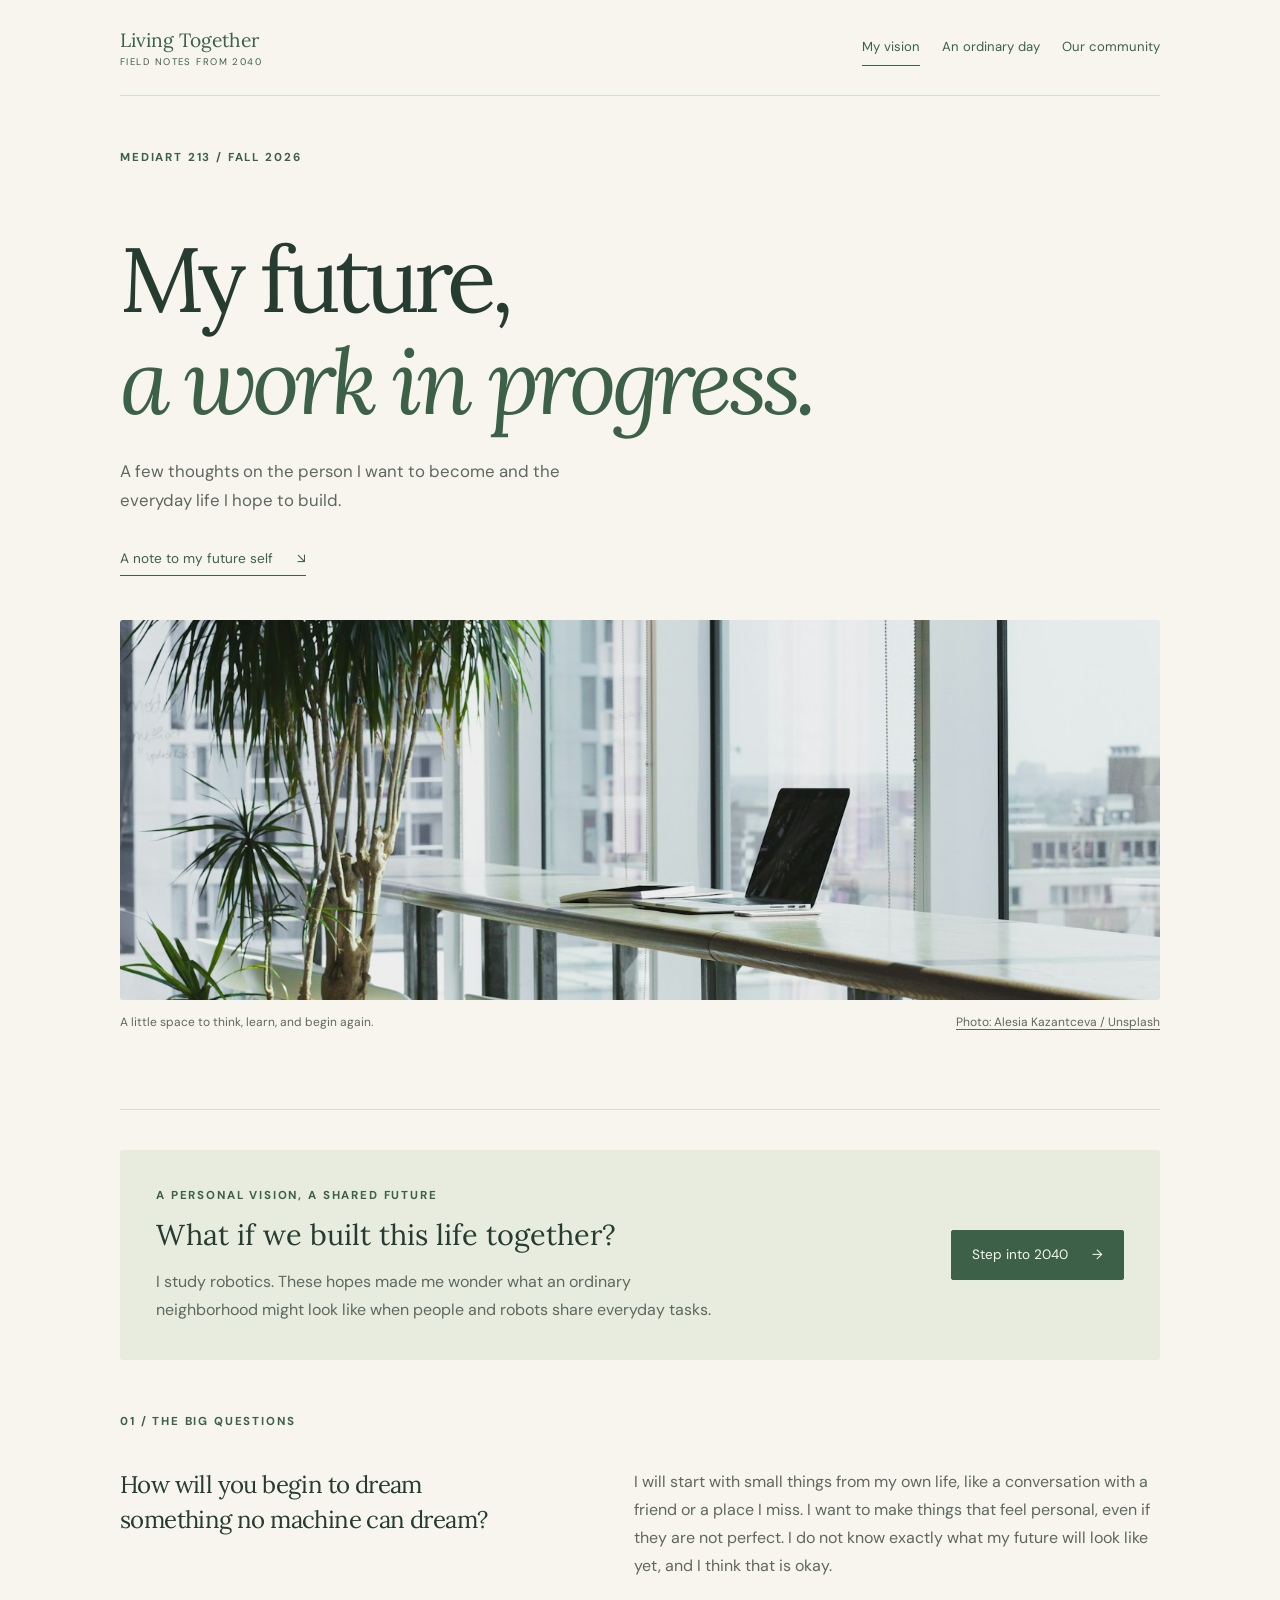
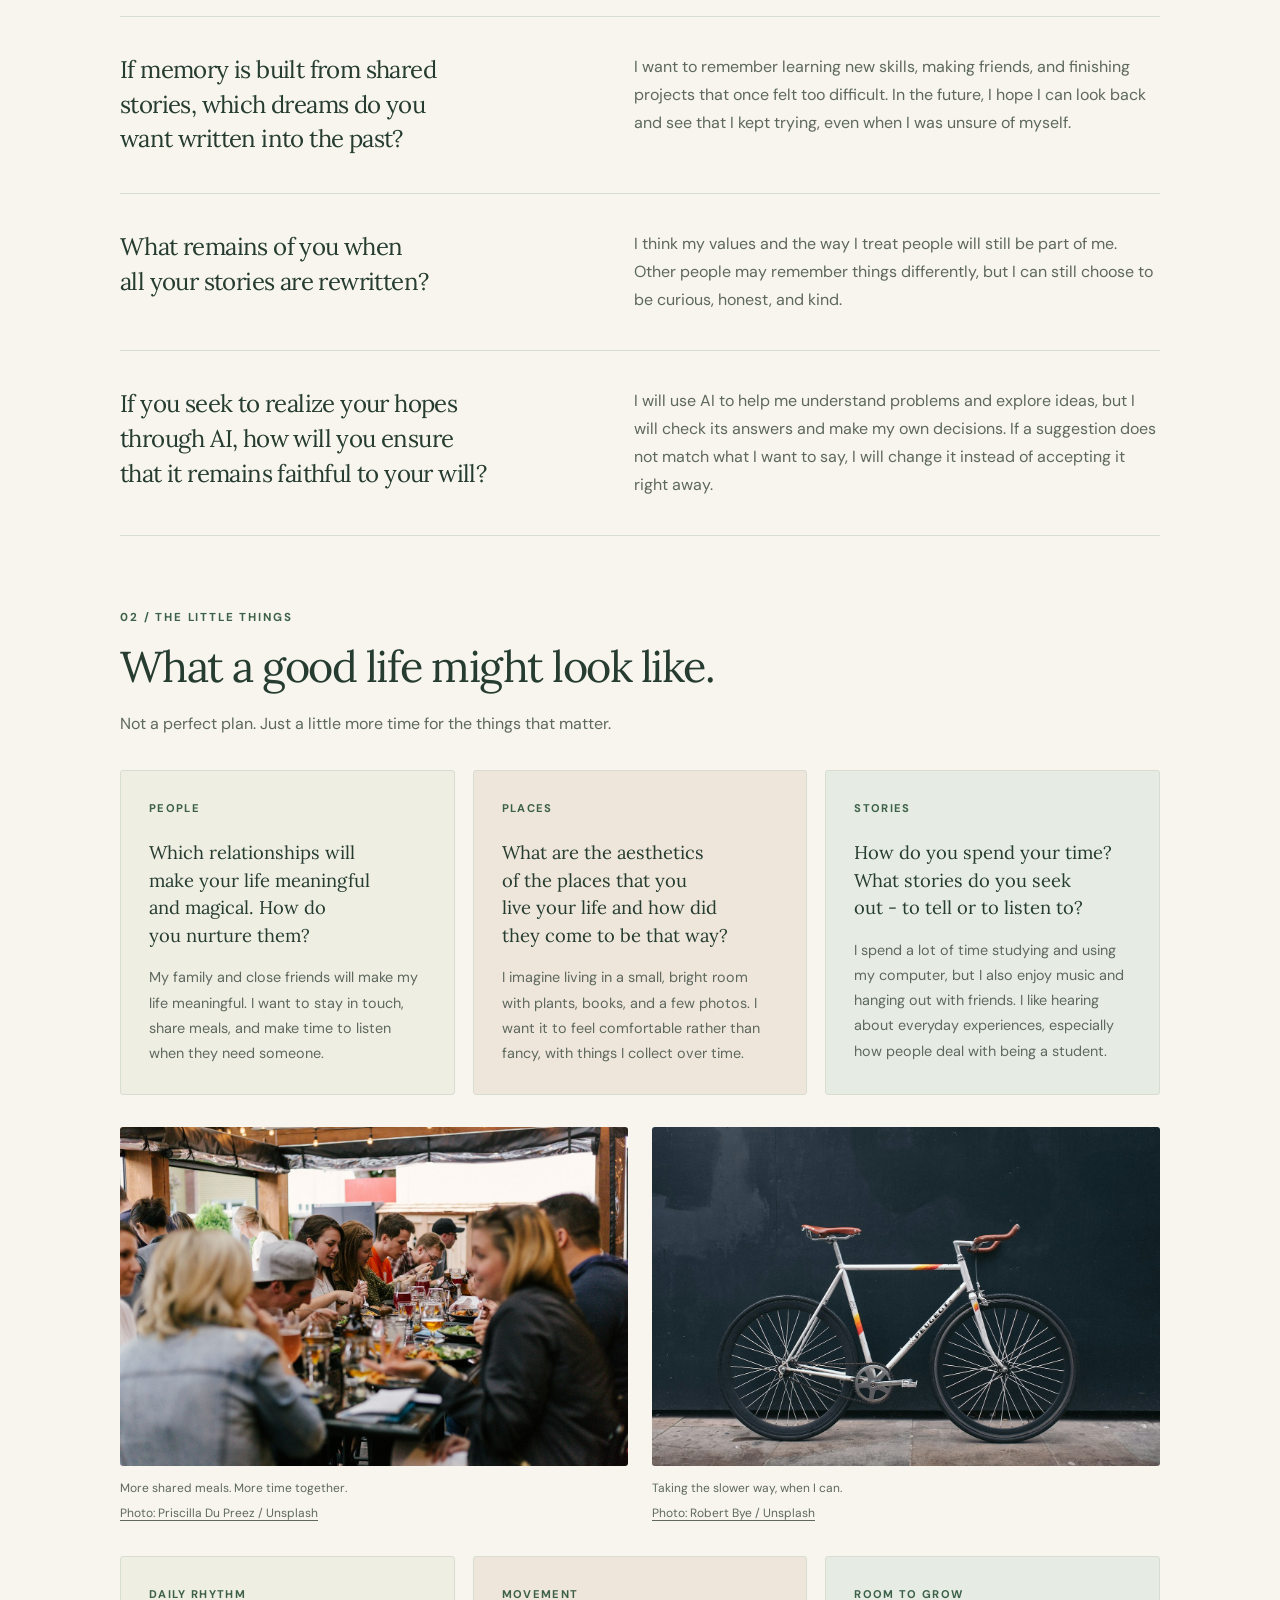
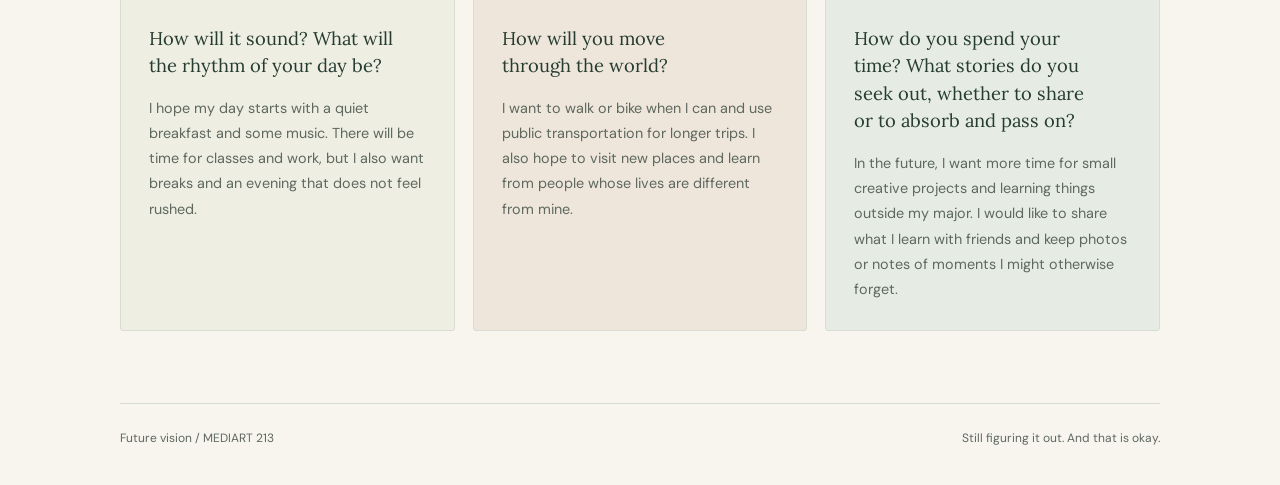
==== index.html @ de5f5159 "Complete Week 2 & 3 A2 Future Telling: Living Together" ====
<!DOCTYPE html>
<html lang="en-us">

<head>
    <meta charset="UTF-8">
    <meta name="viewport" content="width=device-width, initial-scale=1.0">
    <title>My Future Vision — A Work in Progress</title>
    <link rel="stylesheet" href="style.css">
    <link rel="stylesheet" href="future.css">

</head>

<body>
    <a class="skip-link" href="#main">Skip to content</a>
    <nav class="site-nav" aria-label="Main navigation">
        <a class="wordmark" href="index.html">Living Together<span>FIELD NOTES FROM 2040</span></a>
        <div class="nav-links">
            <a href="index.html" aria-current="page">My vision</a>
            <a href="day.html">An ordinary day</a>
            <a href="community.html">Our community</a>
        </div>
    </nav>
    <header class="page-header">
        <p class="eyebrow">MEDIART 213 / FALL 2026</p>
        <h1>My future,<br><em>a work in progress.</em></h1>
        <p class="intro">A few thoughts on the person I want to become and the everyday life I hope to build.</p>
        <a class="read-link" href="#reflections">A note to my future self <span aria-hidden="true">↘</span></a>
        <figure class="hero-photo">
            <img src="assets/images/desk.jpg" width="1400" height="933" alt="A laptop and notebook on a wooden desk beside tall windows and green plants." fetchpriority="high">
            <figcaption>
                <span>A little space to think, learn, and begin again.</span>
                <a href="https://unsplash.com/photos/VWcPlbHglYc">Photo: Alesia Kazantceva / Unsplash</a>
            </figcaption>
        </figure>
    </header>
    <main id="main">
        <aside class="doorway" aria-labelledby="doorway-heading">
            <div>
                <p class="eyebrow">A PERSONAL VISION, A SHARED FUTURE</p>
                <h2 id="doorway-heading">What if we built this life together?</h2>
                <p>I study robotics. These hopes made me wonder what an ordinary neighborhood might look like when people and robots share everyday tasks.</p>
            </div>
            <a class="button-link" href="day.html">Step into 2040 <span aria-hidden="true">→</span></a>
        </aside>
        <section class="reflections" id="reflections" aria-labelledby="reflection-heading">
            <p class="eyebrow" id="reflection-heading">01 / THE BIG QUESTIONS</p>
            <article>
            <h2>
                How will you begin to dream something no machine can dream?
            </h2>
            
            <p>
                 I will start with small things from my own life, like a conversation with a friend or a place I miss. I want to make things that feel personal, even if they are not perfect. I do not know exactly what my future will look like yet, and I think that is okay.
            </p>
            </article>
            <article>
            <h2>
                If memory is built from shared stories, which dreams do you want written into the past? 
            </h2>

            <p>
                 I want to remember learning new skills, making friends, and finishing projects that once felt too difficult. In the future, I hope I can look back and see that I kept trying, even when I was unsure of myself.
            </p>
            </article>
            <article>
            <h2>What remains of you when all your stories are rewritten?</h2>
        
            <p>
                 I think my values and the way I treat people will still be part of me. Other people may remember things differently, but I can still choose to be curious, honest, and kind.
            </p>
            </article>
            <article>
            <h2>
                If you seek to realize your hopes through AI, how will you ensure that it remains faithful to your will?
            </h2>
       
            <p>
                 I will use AI to help me understand problems and explore ideas, but I will check its answers and make my own decisions. If a suggestion does not match what I want to say, I will change it instead of accepting it right away.
            </p>
            </article>
        </section>

        <section class="everyday" aria-labelledby="everyday-heading">
            <p class="eyebrow">02 / THE LITTLE THINGS</p>
            <h2 id="everyday-heading">What a good life might look like.</h2>
            <p class="section-intro">Not a perfect plan. Just a little more time for the things that matter.</p>
            <ul class="notes">
                <li>
                    <span class="note-label">People</span>
                    <h3>Which relationships will make your life meaningful and magical. How do you nurture them?</h3>
                    <p>My family and close friends will make my life meaningful. I want to stay in touch, share meals, and make time to listen when they need someone.</p>
                </li>
                <li>
                    <span class="note-label">Places</span>
                    <h3>What are the aesthetics of the places that you live your life and how did they come to be that way?</h3>
                    <p>I imagine living in a small, bright room with plants, books, and a few photos. I want it to feel comfortable rather than fancy, with things I collect over time.</p>
                </li>
                <li>
                    <span class="note-label">Stories</span>
                    <h3>How do you spend your time? What stories do you seek out - to tell or to listen to?</h3>
                    <p>I spend a lot of time studying and using my computer, but I also enjoy music and hanging out with friends. I like hearing about everyday experiences, especially how people deal with being a student.</p>
                </li>
            </ul>

            <div class="photo-pair">
                <figure>
                    <img src="assets/images/friends.jpg" width="1400" height="933" alt="People sharing a meal and talking around a long table." loading="lazy" decoding="async">
                    <figcaption>
                        <span>More shared meals. More time together.</span>
                        <a href="https://unsplash.com/photos/W3SEyZODn8U">Photo: Priscilla Du Preez / Unsplash</a>
                    </figcaption>
                </figure>
                <figure>
                    <img src="assets/images/cycling.jpg" width="1400" height="933" alt="A silver bicycle with brown handlebars leaning against a dark wall." loading="lazy" decoding="async">
                    <figcaption>
                        <span>Taking the slower way, when I can.</span>
                        <a href="https://unsplash.com/photos/tG36rvCeqng">Photo: Robert Bye / Unsplash</a>
                    </figcaption>
                </figure>
            </div>

            <ul class="notes">
                <li>
                    <span class="note-label">Daily rhythm</span>
                    <h3>How will it sound? What will the rhythm of your day be?</h3>
                    <p>I hope my day starts with a quiet breakfast and some music. There will be time for classes and work, but I also want breaks and an evening that does not feel rushed.</p>
                </li>
                <li>
                    <span class="note-label">Movement</span>
                    <h3>How will you move through the world?</h3>
                    <p>I want to walk or bike when I can and use public transportation for longer trips. I also hope to visit new places and learn from people whose lives are different from mine.</p>
                </li>
                <li>
                    <span class="note-label">Room to grow</span>
                    <h3>How do you spend your time? What stories do you seek out, whether to share or to absorb and pass on?</h3>
                    <p>In the future, I want more time for small creative projects and learning things outside my major. I would like to share what I learn with friends and keep photos or notes of moments I might otherwise forget.</p>
                </li>
            </ul>
        </section>
    </main>    

    <footer>
        
        <span>Future vision / MEDIART 213</span>
        <span>Still figuring it out. And that is okay.</span>
        
    </footer>
</body>

</html>
---- style.css ----
@import url('https://fonts.googleapis.com/css2?family=DM+Sans:wght@400;500;600;700&family=Lora:ital,wght@0,400;0,500;1,400&display=swap');

:root {
    color-scheme: light;
    --paper: #f7f5ed;
    --ink: #263c31;
    --muted: #5e685f;
    --line: #d8ddd1;
    --green: #3c6048;
}

* {
    box-sizing: border-box;
    margin: 0;
}

html {
    scroll-behavior: smooth;
}

body {
    background: var(--paper);
    color: var(--ink);
    font-family: 'DM Sans', Arial, sans-serif;
    font-size: 16px;
    line-height: 1.75;
}

.page-header,
main,
footer {
    width: min(1040px, calc(100% - 64px));
    margin-inline: auto;
}

.page-header {
    position: relative;
    padding: 52px 0 76px;
    border-bottom: 1px solid var(--line);
}

.eyebrow {
    color: var(--green);
    font-size: 0.72rem;
    font-weight: 700;
    letter-spacing: 0.16em;
}

h1,
h2,
h3 {
    font-family: 'Lora', Georgia, serif;
    font-weight: 400;
    text-wrap: balance;
}

h1 {
    margin: 60px 0 24px;
    font-size: clamp(3rem, 7.5vw, 5.7rem);
    line-height: 1.12;
    letter-spacing: -0.055em;
}

h1 em {
    color: var(--green);
    font-weight: 400;
}

.intro {
    max-width: 470px;
    color: var(--muted);
    font-size: 1.05rem;
}

.read-link {
    display: inline-flex;
    align-items: center;
    gap: 24px;
    margin-top: 32px;
    padding-bottom: 4px;
    border-bottom: 1px solid var(--green);
    color: var(--green);
    font-size: 0.85rem;
    text-decoration: none;
}

.read-link:hover {
    color: var(--ink);
    border-color: var(--ink);
}

.read-link:focus-visible {
    outline: 2px solid var(--green);
    outline-offset: 6px;
}

img {
    display: block;
    width: 100%;
    height: auto;
}

.hero-photo {
    margin-top: 44px;
}

.hero-photo img {
    height: clamp(240px, 35vw, 380px);
    object-fit: cover;
    object-position: center 60%;
    border-radius: 3px;
}

figcaption {
    display: flex;
    justify-content: space-between;
    flex-wrap: wrap;
    gap: 4px 16px;
    padding-top: 12px;
    color: var(--muted);
    font-size: 0.75rem;
}

figcaption a {
    color: inherit;
    text-underline-offset: 3px;
}

figcaption a:hover {
    color: var(--ink);
}

.photo-pair {
    display: grid;
    grid-template-columns: repeat(2, minmax(0, 1fr));
    gap: 24px;
    margin: 32px 0;
}

.photo-pair img {
    aspect-ratio: 3 / 2;
    object-fit: cover;
    border-radius: 3px;
}

.photo-pair figcaption {
    flex-direction: column;
}

.reflections {
    padding-top: 52px;
    scroll-margin-top: 24px;
}

.reflections article {
    display: grid;
    grid-template-columns: 1fr 1.15fr;
    gap: 56px;
    padding: 36px 0;
    border-bottom: 1px solid var(--line);
}

.reflections h2 {
    font-size: 1.5rem;
    line-height: 1.45;
    letter-spacing: -0.025em;
}

.reflections article p,
.notes p,
.section-intro {
    color: var(--muted);
}

.everyday {
    padding: 72px 0;
}

.everyday > h2 {
    margin-top: 12px;
    font-size: clamp(1.9rem, 4vw, 2.7rem);
    line-height: 1.25;
    letter-spacing: -0.035em;
}

.section-intro {
    margin: 16px 0 32px;
}

.notes {
    display: grid;
    grid-template-columns: repeat(3, minmax(0, 1fr));
    gap: 18px;
    padding: 0;
    list-style: none;
}

.notes + .notes {
    margin-top: 18px;
}

.notes li {
    padding: 28px;
    border: 1px solid var(--line);
    border-radius: 3px;
    background: #eeeee2;
}

.notes li:nth-child(2) {
    background: #eee6da;
}

.notes li:nth-child(3) {
    background: #e6ece3;
}

.note-label {
    display: block;
    margin-bottom: 20px;
    color: var(--green);
    font-size: 0.7rem;
    font-weight: 700;
    letter-spacing: 0.12em;
    text-transform: uppercase;
}

.notes h3 {
    margin-bottom: 16px;
    font-size: 1.15rem;
    line-height: 1.5;
}

.notes p {
    font-size: 0.9rem;
}

footer {
    display: flex;
    justify-content: space-between;
    gap: 16px;
    padding: 24px 0 36px;
    border-top: 1px solid var(--line);
    color: var(--muted);
    font-size: 0.75rem;
}

::selection {
    background: #d7e1c7;
    color: var(--ink);
}

@media (max-width: 760px) {
    .page-header,
    main,
    footer {
        width: calc(100% - 40px);
    }

    .page-header {
        padding: 28px 0 48px;
    }

    h1 {
        margin-top: 44px;
    }

    .reflections article {
        grid-template-columns: 1fr;
        gap: 16px;
        padding: 28px 0;
    }

    .notes {
        grid-template-columns: 1fr;
    }

    .photo-pair {
        grid-template-columns: 1fr;
    }

    .everyday {
        padding: 48px 0;
    }

    footer {
        flex-direction: column;
        gap: 4px;
    }
}

@media (prefers-reduced-motion: reduce) {
    html {
        scroll-behavior: auto;
    }
}
---- future.css ----
/* Week 2 & 3: shared navigation and Flexbox-based future scenes. */
.site-nav {
    width: min(1040px, calc(100% - 64px));
    margin-inline: auto;
    padding: 26px 0;
    display: flex;
    align-items: center;
    justify-content: space-between;
    flex-wrap: wrap;
    gap: 20px;
    border-bottom: 1px solid var(--line);
}

a { color: var(--green); }
a:focus-visible, summary:focus-visible {
    outline: 2px solid var(--green);
    outline-offset: 5px;
}
button:focus-visible {
    outline: 2px solid var(--green);
    outline-offset: 4px;
}

.skip-link {
    position: absolute;
    top: -100px;
    left: 20px;
    z-index: 10;
    padding: 12px 20px;
    background: var(--ink);
    color: var(--paper);
}
.skip-link:focus { top: 12px; }
.wordmark {
    font-family: 'Lora', Georgia, serif;
    font-size: 1.2rem;
    line-height: 1.5;
    text-decoration: none;
}
.wordmark span {
    display: block;
    font-family: 'DM Sans', Arial, sans-serif;
    font-size: 0.6rem;
    letter-spacing: 0.15em;
}
.nav-links { display: flex; flex-wrap: wrap; gap: 8px 22px; }
.nav-links a { font-size: 0.82rem; text-decoration: none; padding: 6px 0; }
.nav-links a:hover, .nav-links a[aria-current="page"] { box-shadow: 0 1px 0 var(--green); }
.doorway, .next-page {
    display: flex;
    align-items: center;
    justify-content: space-between;
    gap: 32px;
    padding: 36px;
    background: #e7ecdf;
    margin-top: 40px;
    border-radius: 3px;
}
.doorway h2, .next-page h2 { font-size: 1.8rem; line-height: 1.3; margin: 10px 0 14px; }
.doorway p:not(.eyebrow), .next-page p:not(.eyebrow) { color: var(--muted); max-width: 580px; }
.button-link {
    display: inline-flex;
    align-items: center;
    justify-content: space-between;
    gap: 24px;
    padding: 14px 20px;
    background: var(--green);
    border: 1px solid var(--green);
    color: var(--paper);
    font-size: 0.85rem;
    line-height: 1.5;
    text-decoration: none;
    flex-shrink: 0;
    border-radius: 2px;
}
.button-link:hover { background: var(--ink); }
.future-header { padding-top: 44px; padding-bottom: 0; }
.future-header h1 { font-size: clamp(2.8rem, 6.5vw, 5rem); margin-top: 32px; }
.header-bottom { display: flex; justify-content: space-between; align-items: flex-end; gap: 32px; }
.header-bottom .intro { max-width: 610px; }
.margin-note { color: var(--muted); font-size: 0.78rem; border-left: 2px solid #b6c4a4; padding-left: 16px; }
.scene-figure { margin-top: 36px; }
.scene-figure img { border-radius: 3px; background: #e8ecdf; }
.community-sketch { width: 100%; aspect-ratio: 50 / 27; overflow: hidden; border-radius: 3px; }
.community-sketch canvas { display: block; max-width: 100%; }
.sketch-controls { display: flex; flex-wrap: wrap; align-items: center; gap: 12px 20px; margin-top: 20px; }
.destination-controls { display: flex; flex-wrap: wrap; gap: 8px; }
.sketch-controls button {
    font: inherit;
    font-size: 0.78rem;
    color: var(--green);
    background: transparent;
    border: 1px solid #a5b28e;
    border-radius: 3px;
    padding: 10px 14px;
    cursor: pointer;
}
.sketch-controls button:hover { background: #e7ecdf; }
.sketch-controls button[aria-pressed="true"] { background: var(--green); color: var(--paper); }
.sketch-status, .sketch-help { width: 100%; font-size: 0.8rem; }
.sketch-help { color: var(--muted); font-size: 0.75rem; }
/* Keep the illustration when scripts are unavailable. */
[hidden] { display: none !important; }
.time-nav { display: flex; flex-wrap: wrap; gap: 12px 32px; padding: 24px 0; }
.time-nav a { font-size: 0.8rem; text-decoration: none; text-underline-offset: 5px; }
.time-nav a:hover { text-decoration: underline; }
.day-scene {
    display: flex;
    flex-wrap: wrap;
    align-items: center;
    gap: 28px 40px;
    padding: 56px 0;
    border-bottom: 1px solid var(--line);
    scroll-margin-top: 24px;
}
.scene-time { flex: 0 0 100%; display: flex; align-items: center; gap: 20px; }
.scene-time > span { font-family: 'Lora', Georgia, serif; color: #60734e; font-size: 2.8rem; line-height: 1; }
.scene-time p { font-size: 0.7rem; font-weight: 600; letter-spacing: 0.1em; }
.story-image { flex: 1.4 1 420px; min-width: 0; }
.story-image img { aspect-ratio: 3 / 2; object-fit: cover; border-radius: 3px; }
.story-image figcaption { line-height: 1.7; max-width: 540px; }
.scene-copy { flex: 1 1 300px; min-width: 0; }
.scene-copy h2, .future-section h2, .reflection-panel h2 { font-size: clamp(1.8rem, 3.5vw, 2.5rem); line-height: 1.3; letter-spacing: -0.03em; margin-bottom: 20px; }
.scene-copy > p + p { margin-top: 16px; }
.scene-copy > p, .place-list p, .notice > p:not(.notice-tag), .open-questions p, .reflection-panel > p:not(.eyebrow) { color: var(--muted); }
.shared-task { display: flex; flex-wrap: wrap; gap: 8px 18px; border-left: 2px solid #97a77d; margin: 24px 0; padding: 4px 0 4px 16px; font-size: 0.77rem; }
details { border-top: 1px solid var(--line); }
summary { padding: 16px 0; cursor: pointer; font-weight: 500; font-size: 0.9rem; }
details[open] { padding-bottom: 18px; }
details p { font-size: 0.9rem; color: var(--muted); }
.text-link { display: inline-block; font-size: 0.84rem; text-underline-offset: 4px; margin-top: 16px; }
.future-section { padding: 56px 0; border-bottom: 1px solid var(--line); scroll-margin-top: 24px; }
.future-section > .eyebrow, .section-heading .eyebrow, .reflection-panel .eyebrow { margin-bottom: 14px; }
.place-list { display: flex; flex-wrap: wrap; gap: 28px; margin-top: 32px; }
.place-list article { flex: 1 1 240px; border-top: 2px solid #a5b28e; padding-top: 20px; }
.place-picture { display: block; margin-bottom: 20px; }
.place-picture img { aspect-ratio: 3 / 2; object-fit: cover; border-radius: 3px; transition: filter 160ms; }
.place-picture:hover img { filter: brightness(1.04); }
.connection-picture { margin: 28px 0 32px; }
.connection-picture img { border-radius: 3px; }
.connection-picture figcaption { justify-content: space-around; font-weight: 500; }
.place-number, .notice-tag { color: var(--green); font-size: 0.68rem; letter-spacing: 0.1em; font-weight: 700; }
.place-list h3, .notice h3 { font-size: 1.4rem; line-height: 1.4; margin: 14px 0; }
.place-list p { font-size: 0.93rem; }
.section-heading { display: flex; justify-content: space-between; align-items: center; flex-wrap: wrap; gap: 16px; }
.section-heading h2 { margin-bottom: 0; }
.board-stamp { font-size: 0.66rem; letter-spacing: 0.1em; padding: 8px 12px; border: 1px solid #a5b28e; border-radius: 2px; }
.board-section .section-intro { max-width: 700px; }
.notice-list { display: flex; flex-wrap: wrap; gap: 18px; align-items: flex-start; }
.notice { flex: 1 1 260px; padding: 26px; border: 1px solid var(--line); border-top: 4px solid #a0af87; background: #eeeee2; min-width: 0; }
.notice:nth-child(2) { background: #eee6da; border-top-color: #ba9375; }
.notice:nth-child(3) { background: #e6ece3; border-top-color: #7e9b85; }
.notice > p { font-size: 0.9rem; }
.notice .notice-meta { font-size: 0.72rem; margin: 22px 0 16px; }
.notice summary { font-size: 0.8rem; }
.board-footnote { margin-top: 24px; color: var(--muted); font-size: 0.8rem; }
.questions-layout { display: flex; gap: 56px; margin-top: 32px; }
.large-note { flex: 1; font-family: 'Lora', Georgia, serif; font-size: 1.6rem; line-height: 1.6; }
.large-note em { color: var(--green); }
.open-questions { flex: 1.2; min-width: 0; }
.reflection-panel { padding: 32px; margin-top: 48px; border: 1px solid var(--line); }
.reflection-panel > p { max-width: 720px; }
.assignment-reflection { margin-top: 24px; }
.assignment-reflection p { max-width: 760px; }
.assignment-reflection p + p { margin-top: 16px; }
.next-page { margin-bottom: 56px; }
.future-page footer a { text-underline-offset: 4px; }

@media (max-width: 760px) {
    .site-nav { width: calc(100% - 40px); padding: 20px 0; align-items: flex-start; }
    .nav-links { gap: 8px 18px; }
    .nav-links a { font-size: 0.78rem; }
    .doorway, .next-page { flex-direction: column; align-items: flex-start; padding: 26px; gap: 24px; }
    .header-bottom { flex-direction: column; align-items: flex-start; gap: 20px; }
    .future-header h1 { font-size: clamp(2.6rem, 9vw, 4rem); }
    .day-scene { flex-direction: column; gap: 24px; padding: 36px 0; }
    .story-image, .scene-copy { flex-basis: auto; width: 100%; }
    .connection-picture { overflow: hidden; }
    .connection-picture figcaption { gap: 8px; font-size: 0.65rem; }
    .scene-time { flex-basis: auto; display: flex; align-items: center; gap: 20px; }
    .scene-time > span { font-size: 2.8rem; }
    .scene-time p { margin: 0; }
    .time-nav { gap: 10px 24px; }
    .questions-layout { flex-direction: column; gap: 28px; }
    .future-section { padding: 40px 0; }
    .reflection-panel { padding: 24px; }
}

@media print {
    .site-nav, .skip-link, .time-nav, .next-page { display: none; }
    .page-header, main, footer { width: 100%; }
    .day-scene, .notice, .place-list article { break-inside: avoid; }
    .community-sketch, .sketch-controls { display: none; }
    #sketch-fallback[hidden] { display: block !important; }
}
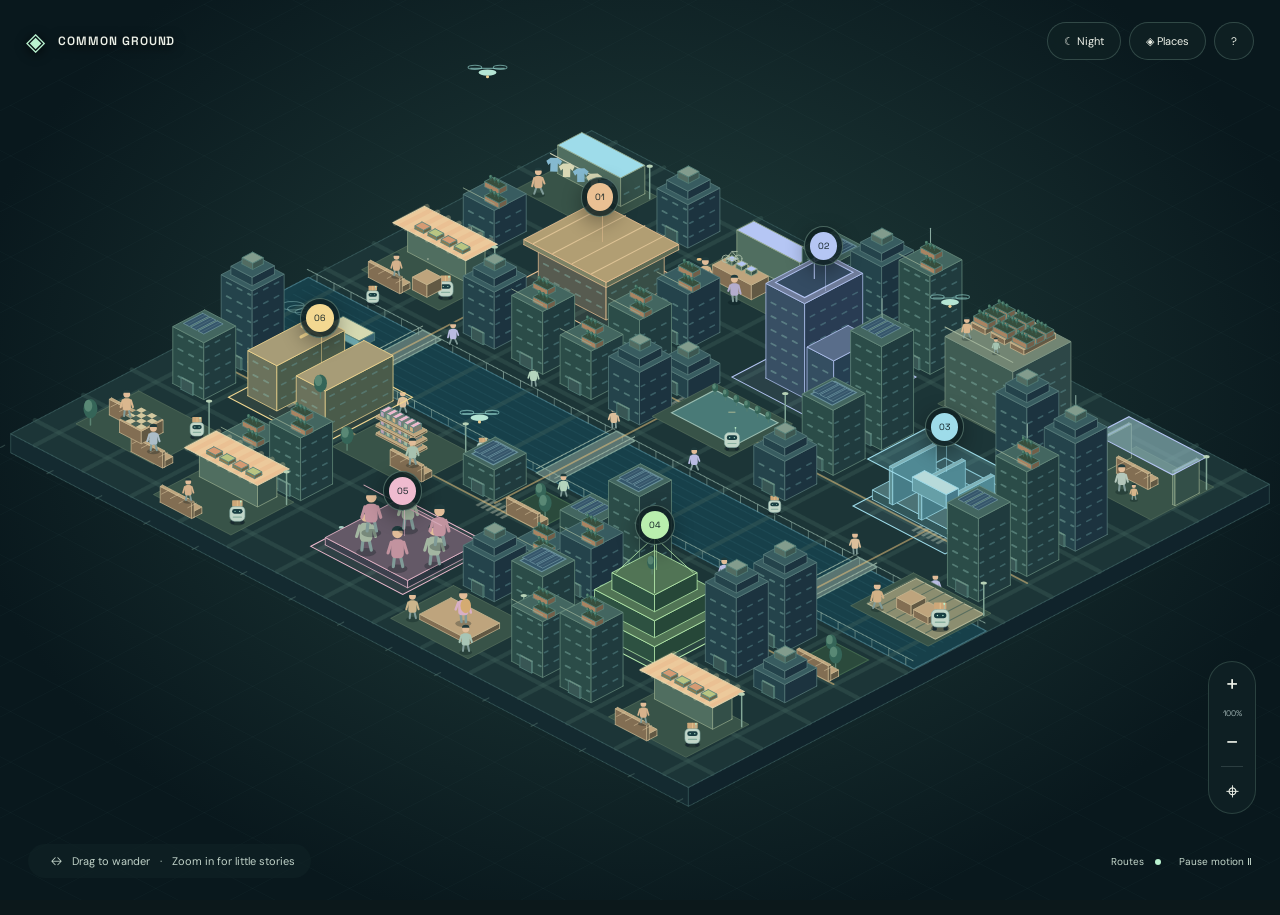
==== commit 80a1d5f8: "Build Common Ground immersive future city atlas" ====
--- a/index.html
+++ b/index.html
@@ -1,150 +1,107 @@
 <!DOCTYPE html>
-<html lang="en-us">
-
+<html lang="en">
 <head>
     <meta charset="UTF-8">
-    <meta name="viewport" content="width=device-width, initial-scale=1.0">
-    <title>My Future Vision — A Work in Progress</title>
+    <meta name="viewport" content="width=device-width, initial-scale=1">
+    <meta name="theme-color" content="#0c181b">
+    <meta name="description" content="Explore Common Ground, an imagined city in 2040 where people and robots build everyday life together.">
+    <title>Common Ground — An atlas of possible futures</title>
     <link rel="stylesheet" href="style.css">
-    <link rel="stylesheet" href="future.css">
+    <link rel="stylesheet" href="immersive.css">
+    <script src="assets/vendor/p5.min.js" defer></script>
+    <script src="city-data.js" defer></script>
+    <script src="city-art.js" defer></script>
+    <script src="city-life.js" defer></script>
+    <script src="city.js" defer></script>
+</head>
+<body>
+    <noscript><p class="map-loading">Enable JavaScript to enter the city, or read the <a href="reflection.md">design reflection</a>.</p></noscript>
+    <button class="skip-link" popovertarget="places-panel">Choose a place</button>
+    <header class="topbar">
+        <a class="brand" href="index.html" aria-label="Common Ground home"><span class="brand-mark" aria-hidden="true">◈</span> COMMON GROUND<span class="brand-sub">AN ATLAS OF POSSIBLE FUTURES</span></a>
+        <div class="top-actions"><button id="day-toggle" class="floating-button" type="button" aria-pressed="false">☾ Night</button><button class="floating-button" type="button" popovertarget="places-panel">◈ Places</button><button id="about-button" class="floating-button" type="button" aria-label="About the atlas">?</button></div>
+    </header>
 
-</head>
+    <main class="explorer">
+        <aside id="places-panel" class="sidebar" popover aria-label="Choose a place">
+            <div class="intro">
+                <p class="eyebrow">A PLACE WE COULD BUILD</p>
+                <h1 id="intro-title">The future is<br> a place to<br> <em>explore.</em></h1>
+                <p class="intro-copy">A city shared by people and robots.<br> Not a prediction. An invitation.</p>
+            </div>
+            <div class="district-heading"><h2 id="districts">Choose a place</h2><span id="progress">00 / 06 EXPLORED</span></div>
+            <nav id="district-list" class="district-list" aria-label="Places in the city"></nav>
+            <button id="discover-story" class="floating-button" type="button">Find a little story ↗</button>
+            <div class="sidebar-footer"><span class="tiny-cross" aria-hidden="true">+</span><p>Less about what machines can do.<br>More about what we can do together.</p></div>
+            <noscript><p class="no-script">This atlas needs JavaScript for its interactive map. You can still read the <a href="reflection.md">project reflection</a>.</p></noscript>
+        </aside>
 
-<body>
-    <a class="skip-link" href="#main">Skip to content</a>
-    <nav class="site-nav" aria-label="Main navigation">
-        <a class="wordmark" href="index.html">Living Together<span>FIELD NOTES FROM 2040</span></a>
-        <div class="nav-links">
-            <a href="index.html" aria-current="page">My vision</a>
-            <a href="day.html">An ordinary day</a>
-            <a href="community.html">Our community</a>
+        <section class="map-stage" aria-label="Interactive future city">
+            <div class="map-heading"><span class="eyebrow">CITY ATLAS</span><span class="map-place">COMMON GROUND <span>01—06</span></span></div>
+            <div id="map-canvas" class="map-canvas" tabindex="0" role="group" aria-label="City map. Drag to pan, scroll to zoom. Use arrow keys to pan, plus and minus to zoom, or Home to reset. Select places with the labeled buttons."></div>
+            <div id="map-markers" class="map-markers" role="group" aria-label="City landmarks"></div>
+            <div id="story-markers" class="map-markers" role="group" aria-label="Small stories, revealed when you zoom in"></div>
+            <div id="street-label" class="street-label" hidden><span id="street-label-name"></span></div>
+            <section id="street-story" class="street-story" aria-labelledby="street-title" hidden>
+                <div class="street-caption"><span class="eyebrow">LIFE BETWEEN THE LANDMARKS</span><button id="close-story" type="button" aria-label="Close small story">×</button></div>
+                <h2 id="street-title"></h2><p id="street-copy" aria-live="polite"></p>
+                <button id="next-story" type="button">Wander somewhere else ↗</button>
+            </section>
+            <p id="map-loading" class="map-loading">Drawing a possible future…</p>
+            <div class="compass" aria-hidden="true"><span>N</span><svg viewBox="0 0 52 52"><path d="M26 5L34 35L26 29L18 35Z" fill="currentColor"/><path d="M4 26H48M26 4V48" stroke="currentColor" opacity=".3"/></svg></div>
+            <div class="map-tools" role="group" aria-label="Map controls">
+                <button id="zoom-in" type="button" aria-label="Zoom in">+</button>
+                <output id="zoom-level" aria-label="Zoom level">100%</output>
+                <button id="zoom-out" type="button" aria-label="Zoom out">−</button>
+                <span class="tool-divider"></span>
+                <button id="reset-view" type="button" aria-label="Reset map view">⌖</button>
+            </div>
+            <div class="map-bottom">
+                <p class="map-instructions"><span aria-hidden="true">↔</span> Drag to wander <span>·</span> Zoom in for little stories</p>
+                <div class="map-switches"><button id="routes-toggle" type="button" aria-pressed="true">Routes <span class="switch-dot"></span></button><button id="motion-toggle" type="button" aria-pressed="false">Pause motion <span aria-hidden="true">Ⅱ</span></button></div>
+            </div>
+            <div class="map-key" aria-hidden="true"><span><i class="key-place"></i> PLACES TO EXPLORE</span><span><i class="key-route"></i> SHARED TRANSIT</span><span><i class="key-water"></i> WATER &amp; GREEN SPACE</span></div>
+        </section>
+    </main>
+    <p class="sr-only" id="announcement" role="status"></p>
+
+    <dialog id="scene-dialog" class="scene-dialog" aria-labelledby="scene-title">
+        <header class="scene-topbar"><span id="scene-location" class="eyebrow"></span><button type="button" class="close-button" id="close-scene" aria-label="Close scene and return to map">Back to atlas <span aria-hidden="true">×</span></button></header>
+        <div class="scene-layout">
+            <div class="scene-visual">
+                <div class="visual-label"><span id="scene-time"></span><span>FIELD NOTES / 2040</span></div>
+                <div id="scene-canvas" role="img" aria-label="Illustrated future scene"></div>
+                <div class="scene-playback"><span id="moment-label">01 / ARRIVE</span><button type="button" id="scene-motion" class="text-button">Pause motion</button></div>
+            </div>
+            <article class="scene-story">
+                <p class="eyebrow" id="scene-category"></p>
+                <h2 id="scene-title"></h2>
+                <p id="scene-description" class="scene-description"></p>
+                <button id="scene-action" class="action-button" type="button">Join in →</button>
+                <p id="action-status" role="status">Choose an action to bring this place to life.</p>
+                <details class="scene-notes"><summary>Field notes</summary>
+                <div class="moment-controls" role="group" aria-label="Explore the scene's three moments">
+                    <button type="button" data-moment="0" aria-pressed="true">01 <span>Arrive</span></button>
+                    <button type="button" data-moment="1" aria-pressed="false">02 <span>Join in</span></button>
+                    <button type="button" data-moment="2" aria-pressed="false">03 <span>Imagine</span></button>
+                </div>
+                <div class="moment-note" aria-live="polite"><h3 id="moment-title"></h3><p id="moment-copy"></p></div>
+                <div class="scene-question"><span>A QUESTION TO TAKE WITH YOU</span><p id="scene-question"></p></div>
+                </details>
+            </article>
         </div>
-    </nav>
-    <header class="page-header">
-        <p class="eyebrow">MEDIART 213 / FALL 2026</p>
-        <h1>My future,<br><em>a work in progress.</em></h1>
-        <p class="intro">A few thoughts on the person I want to become and the everyday life I hope to build.</p>
-        <a class="read-link" href="#reflections">A note to my future self <span aria-hidden="true">↘</span></a>
-        <figure class="hero-photo">
-            <img src="assets/images/desk.jpg" width="1400" height="933" alt="A laptop and notebook on a wooden desk beside tall windows and green plants." fetchpriority="high">
-            <figcaption>
-                <span>A little space to think, learn, and begin again.</span>
-                <a href="https://unsplash.com/photos/VWcPlbHglYc">Photo: Alesia Kazantceva / Unsplash</a>
-            </figcaption>
-        </figure>
-    </header>
-    <main id="main">
-        <aside class="doorway" aria-labelledby="doorway-heading">
-            <div>
-                <p class="eyebrow">A PERSONAL VISION, A SHARED FUTURE</p>
-                <h2 id="doorway-heading">What if we built this life together?</h2>
-                <p>I study robotics. These hopes made me wonder what an ordinary neighborhood might look like when people and robots share everyday tasks.</p>
-            </div>
-            <a class="button-link" href="day.html">Step into 2040 <span aria-hidden="true">→</span></a>
-        </aside>
-        <section class="reflections" id="reflections" aria-labelledby="reflection-heading">
-            <p class="eyebrow" id="reflection-heading">01 / THE BIG QUESTIONS</p>
-            <article>
-            <h2>
-                How will you begin to dream something no machine can dream?
-            </h2>
-            
-            <p>
-                 I will start with small things from my own life, like a conversation with a friend or a place I miss. I want to make things that feel personal, even if they are not perfect. I do not know exactly what my future will look like yet, and I think that is okay.
-            </p>
-            </article>
-            <article>
-            <h2>
-                If memory is built from shared stories, which dreams do you want written into the past? 
-            </h2>
+        <footer class="scene-footer"><span>AN IMAGINED SCENE, NOT A FORECAST.</span><button id="next-place" class="next-button" type="button">Next place <span aria-hidden="true">→</span></button></footer>
+    </dialog>
 
-            <p>
-                 I want to remember learning new skills, making friends, and finishing projects that once felt too difficult. In the future, I hope I can look back and see that I kept trying, even when I was unsure of myself.
-            </p>
-            </article>
-            <article>
-            <h2>What remains of you when all your stories are rewritten?</h2>
-        
-            <p>
-                 I think my values and the way I treat people will still be part of me. Other people may remember things differently, but I can still choose to be curious, honest, and kind.
-            </p>
-            </article>
-            <article>
-            <h2>
-                If you seek to realize your hopes through AI, how will you ensure that it remains faithful to your will?
-            </h2>
-       
-            <p>
-                 I will use AI to help me understand problems and explore ideas, but I will check its answers and make my own decisions. If a suggestion does not match what I want to say, I will change it instead of accepting it right away.
-            </p>
-            </article>
-        </section>
-
-        <section class="everyday" aria-labelledby="everyday-heading">
-            <p class="eyebrow">02 / THE LITTLE THINGS</p>
-            <h2 id="everyday-heading">What a good life might look like.</h2>
-            <p class="section-intro">Not a perfect plan. Just a little more time for the things that matter.</p>
-            <ul class="notes">
-                <li>
-                    <span class="note-label">People</span>
-                    <h3>Which relationships will make your life meaningful and magical. How do you nurture them?</h3>
-                    <p>My family and close friends will make my life meaningful. I want to stay in touch, share meals, and make time to listen when they need someone.</p>
-                </li>
-                <li>
-                    <span class="note-label">Places</span>
-                    <h3>What are the aesthetics of the places that you live your life and how did they come to be that way?</h3>
-                    <p>I imagine living in a small, bright room with plants, books, and a few photos. I want it to feel comfortable rather than fancy, with things I collect over time.</p>
-                </li>
-                <li>
-                    <span class="note-label">Stories</span>
-                    <h3>How do you spend your time? What stories do you seek out - to tell or to listen to?</h3>
-                    <p>I spend a lot of time studying and using my computer, but I also enjoy music and hanging out with friends. I like hearing about everyday experiences, especially how people deal with being a student.</p>
-                </li>
-            </ul>
-
-            <div class="photo-pair">
-                <figure>
-                    <img src="assets/images/friends.jpg" width="1400" height="933" alt="People sharing a meal and talking around a long table." loading="lazy" decoding="async">
-                    <figcaption>
-                        <span>More shared meals. More time together.</span>
-                        <a href="https://unsplash.com/photos/W3SEyZODn8U">Photo: Priscilla Du Preez / Unsplash</a>
-                    </figcaption>
-                </figure>
-                <figure>
-                    <img src="assets/images/cycling.jpg" width="1400" height="933" alt="A silver bicycle with brown handlebars leaning against a dark wall." loading="lazy" decoding="async">
-                    <figcaption>
-                        <span>Taking the slower way, when I can.</span>
-                        <a href="https://unsplash.com/photos/tG36rvCeqng">Photo: Robert Bye / Unsplash</a>
-                    </figcaption>
-                </figure>
-            </div>
-
-            <ul class="notes">
-                <li>
-                    <span class="note-label">Daily rhythm</span>
-                    <h3>How will it sound? What will the rhythm of your day be?</h3>
-                    <p>I hope my day starts with a quiet breakfast and some music. There will be time for classes and work, but I also want breaks and an evening that does not feel rushed.</p>
-                </li>
-                <li>
-                    <span class="note-label">Movement</span>
-                    <h3>How will you move through the world?</h3>
-                    <p>I want to walk or bike when I can and use public transportation for longer trips. I also hope to visit new places and learn from people whose lives are different from mine.</p>
-                </li>
-                <li>
-                    <span class="note-label">Room to grow</span>
-                    <h3>How do you spend your time? What stories do you seek out, whether to share or to absorb and pass on?</h3>
-                    <p>In the future, I want more time for small creative projects and learning things outside my major. I would like to share what I learn with friends and keep photos or notes of moments I might otherwise forget.</p>
-                </li>
-            </ul>
-        </section>
-    </main>    
-
-    <footer>
-        
-        <span>Future vision / MEDIART 213</span>
-        <span>Still figuring it out. And that is okay.</span>
-        
-    </footer>
+    <dialog id="about-dialog" class="about-dialog" aria-labelledby="about-title">
+        <button type="button" class="close-button" id="close-about" aria-label="Close about">Close <span aria-hidden="true">×</span></button>
+        <p class="eyebrow">ABOUT THIS EXPLORATION</p>
+        <h2 id="about-title">A city of possibilities.<br>Not a city of answers.</h2>
+        <p>Common Ground imagines how people and robots might share a city in 2040. Each place begins with an ordinary human activity: eating, learning, moving, growing, caring, or simply being together.</p>
+        <p>The map is an invitation to look closer. Select a place, move through three moments, and take a question back into the city.</p>
+        <div class="about-help"><h3>Find your own way</h3><p>Mouse: drag and scroll. Touch: drag and pinch. Keyboard: Tab to a place and press Enter. On the map, use arrow keys, + / −, and Home. Escape returns to the atlas.</p><p>Motion can be paused. Reduced-motion preferences are respected. Your explored places are remembered only for this browser tab's session.</p></div>
+        <a class="reflection-link" href="reflection.md">Read the project reflection ↗</a>
+        <p class="about-credit">MEDIART 213 · A speculative design experiment<br>Original procedural illustrations, HTML, CSS &amp; p5.js. Created with coding assistance.</p>
+    </dialog>
 </body>
-
 </html>
--- a/style.css
+++ b/style.css
@@ -1,295 +1,193 @@
-@import url('https://fonts.googleapis.com/css2?family=DM+Sans:wght@400;500;600;700&family=Lora:ital,wght@0,400;0,500;1,400&display=swap');
+@import url('https://fonts.googleapis.com/css2?family=DM+Sans:wght@400;500;600;700&family=Space+Grotesk:wght@400;500;600;700&display=swap');
 
 :root {
-    color-scheme: light;
-    --paper: #f7f5ed;
-    --ink: #263c31;
-    --muted: #5e685f;
-    --line: #d8ddd1;
-    --green: #3c6048;
+    color-scheme: dark;
+    --bg: #0c181b;
+    --panel: #101e21;
+    --line: #2b3d40;
+    --text: #edf1e8;
+    --muted: #a0b4b4;
+    --accent: #b9f2cf;
+    --mono: 'Space Grotesk', 'Courier New', monospace;
+    --sans: 'DM Sans', Arial, sans-serif;
 }
-
-* {
-    box-sizing: border-box;
-    margin: 0;
+* { box-sizing: border-box; }
+body { margin: 0; background: var(--bg); color: var(--text); font-family: var(--sans); font-size: 14px; }
+button, a { -webkit-tap-highlight-color: transparent; }
+button { font: inherit; color: inherit; cursor: pointer; }
+button, a, [tabindex] { outline-offset: 5px; }
+:focus-visible { outline: 2px solid var(--accent); }
+button { touch-action: manipulation; }
+a { color: var(--accent); text-underline-offset: 4px; }
+button:disabled { cursor: default; opacity: .4; }
+[hidden] { display: none !important; }
+.sr-only, .skip-link:not(:focus) { position: absolute; width: 1px; height: 1px; overflow: hidden; clip-path: inset(50%); white-space: nowrap; }
+.skip-link:focus { position: fixed; top: 10px; left: 10px; padding: 14px; z-index: 20; background: var(--panel); }
+.topbar { height: 84px; border-bottom: 1px solid var(--line); display: flex; justify-content: space-between; align-items: center; padding: 0 36px; gap: 20px; }
+.brand { display: flex; align-items: center; gap: 12px; color: var(--text); font-family: var(--mono); font-size: 16px; font-weight: 600; letter-spacing: .08em; text-decoration: none; }
+.brand-mark { color: var(--accent); font-size: 34px; font-weight: 400; }
+.brand-sub { border-left: 1px solid var(--line); margin-left: 12px; padding-left: 24px; font-size: 9px; font-weight: 400; color: var(--muted); letter-spacing: .1em; max-width: 170px; line-height: 1.7; }
+.top-actions { display: flex; align-items: center; gap: 34px; }
+.edition { font: 10px var(--mono); letter-spacing: .06em; color: var(--muted); }
+.edition i { display: inline-block; width: 5px; height: 5px; border-radius: 50%; background: var(--accent); margin-right: 9px; box-shadow: 0 0 10px #b9f2cf66; }
+.text-button { background: none; border: none; padding: 12px 0; font-size: 12px; }
+.text-button span { margin-left: 14px; color: var(--accent); }
+.text-button:hover { color: var(--accent); }
+.explorer { display: flex; height: calc(100svh - 84px); min-height: 700px; }
+.sidebar { width: 302px; flex-shrink: 0; padding: 40px 28px 20px 36px; border-right: 1px solid var(--line); display: flex; flex-direction: column; z-index: 2; }
+.eyebrow { font: 10px/1.6 var(--mono); letter-spacing: .13em; color: var(--accent); margin: 0; }
+h1 { font: 500 clamp(38px, 3.6vw, 54px)/1.04 var(--mono); letter-spacing: -.06em; margin: 22px 0 22px; }
+h1 em { font-style: normal; color: var(--accent); }
+.intro-copy { color: var(--muted); font-size: 12px; line-height: 1.9; margin-bottom: 35px; }
+.district-heading { display: flex; align-items: center; justify-content: space-between; gap: 10px; padding-bottom: 12px; border-bottom: 1px solid var(--line); }
+.district-heading h2 { font: 12px var(--sans); margin: 0; font-weight: 500; }
+#progress { font: 8px var(--mono); letter-spacing: .05em; color: var(--muted); white-space: nowrap; }
+.district-list { display: flex; flex-direction: column; }
+.district-button { display: flex; align-items: center; gap: 13px; width: 100%; text-align: left; border: none; border-bottom: 1px solid var(--line); background: none; padding: 15px 0; }
+.district-number { color: var(--place-color, var(--accent)); font: 10px var(--mono); width: 23px; }
+.district-name { font-size: 12px; flex: 1; }
+.district-arrow { font-size: 14px; color: var(--muted); }
+.district-button:hover, .district-button:focus-visible { color: var(--accent); background: #b9f2cf07; }
+.district-button[data-visited="true"] .district-arrow { color: var(--accent); }
+.sidebar-footer { display: flex; gap: 14px; margin-top: auto; padding-top: 24px; color: var(--muted); }
+.tiny-cross { font: 28px var(--mono); color: #6f8b84; }
+.sidebar-footer p { font-size: 10px; line-height: 1.8; }
+.no-script { font-size: 12px; line-height: 1.7; }
+.map-stage { position: relative; flex: 1; min-width: 0; overflow: hidden; background: radial-gradient(ellipse at 52% 48%, #182c30, #0c181b 74%); }
+.map-canvas { position: absolute; inset: 0; cursor: grab; touch-action: none; }
+.map-canvas:active { cursor: grabbing; }
+.map-canvas canvas { display: block; }
+.map-heading { position: absolute; top: 31px; left: 32px; display: flex; flex-direction: column; gap: 8px; z-index: 2; pointer-events: none; }
+.map-heading .eyebrow { font-size: 9px; color: var(--muted); }
+.map-place { font: 11px var(--mono); letter-spacing: .1em; }
+.map-place span { color: #a3bbb3; margin-left: 20px; font-size: 9px; }
+.map-markers { position: absolute; inset: 0; pointer-events: none; overflow: hidden; }
+.map-marker { position: absolute; left: 0; top: 0; display: flex; gap: 9px; align-items: center; padding: 7px 12px 7px 7px; border: 1px solid #719690; border-radius: 2px; color: var(--text); background: #102124f2; box-shadow: 0 6px 20px #0005; pointer-events: auto; font: 10px var(--mono); letter-spacing: .02em; white-space: nowrap; }
+.map-marker .marker-id { background: var(--place-color); color: #102124; padding: 5px; font-size: 9px; }
+.map-marker::after { content: ''; position: absolute; top: 100%; left: 20px; height: 20px; width: 1px; background: var(--place-color); }
+.map-marker:hover, .map-marker:focus-visible { background: #23403e; border-color: var(--place-color); z-index: 3; }
+.map-marker[data-visited="true"] { border-color: #b9f2cf; }
+.map-loading { position: absolute; left: 50%; top: 50%; transform: translate(-50%, -50%); font: 12px var(--mono); color: var(--accent); }
+.compass { position: absolute; right: 32px; top: 32px; width: 48px; color: #829f97; text-align: center; font: 9px var(--mono); pointer-events: none; }
+.compass svg { display: block; transform: rotate(25deg); }
+.map-tools { position: absolute; bottom: 105px; right: 28px; display: flex; flex-direction: column; align-items: center; gap: 2px; border: 1px solid var(--line); padding: 5px; background: #102124ed; border-radius: 3px; }
+.map-tools button { width: 36px; height: 34px; background: none; border: none; font: 23px var(--mono); }
+.map-tools button:hover { background: #b9f2cf17; color: var(--accent); }
+#zoom-level { font: 8px var(--mono); color: var(--muted); padding: 5px 0; }
+.tool-divider { width: 22px; height: 1px; background: var(--line); margin: 5px 0; }
+.map-bottom { position: absolute; left: 28px; bottom: 45px; right: 28px; display: flex; flex-wrap: wrap; align-items: center; justify-content: space-between; gap: 10px; }
+.map-instructions { font-size: 10px; color: var(--muted); margin: 0; }
+.map-instructions span { margin: 0 7px; }
+.map-switches { display: flex; gap: 15px; }
+.map-switches button { background: none; border: none; padding: 10px 0; font-size: 10px; color: var(--muted); }
+.switch-dot { display: inline-block; width: 6px; height: 6px; background: #56696a; border-radius: 50%; margin-left: 8px; }
+[aria-pressed="true"] .switch-dot { background: var(--accent); }
+.map-key { position: absolute; left: 35px; right: 20px; bottom: 17px; display: flex; gap: 20px; font: 7px var(--mono); letter-spacing: .06em; color: #a0b4b4; pointer-events: none; }
+.map-key i { display: inline-block; width: 5px; height: 5px; margin-right: 6px; }
+.key-place { background: var(--accent); }
+.key-route { background: #e8be87; }
+.key-water { background: #6ea7b2; }
+dialog { color: var(--text); padding: 0; background: #112125; border: 1px solid #4c6968; box-shadow: 0 30px 140px #0009; }
+dialog::backdrop { background: #031013c9; backdrop-filter: blur(9px); }
+.scene-dialog { width: min(1100px, calc(100% - 48px)); max-height: calc(100svh - 48px); overflow: auto; border-radius: 5px; }
+.scene-topbar { display: flex; justify-content: space-between; align-items: center; gap: 12px; padding: 17px 26px; border-bottom: 1px solid var(--line); }
+.close-button { border: none; background: none; display: flex; align-items: center; gap: 20px; padding: 9px 0 9px 12px; color: var(--muted); font-size: 11px; }
+.close-button span { color: var(--text); font-size: 26px; line-height: 1; }
+.close-button:hover { color: var(--accent); }
+.scene-layout { display: flex; min-height: 470px; }
+.scene-visual { width: 56%; background: #172c30; position: relative; display: flex; flex-direction: column; }
+.visual-label, .scene-playback { display: flex; align-items: center; justify-content: space-between; padding: 22px 25px; font: 9px var(--mono); letter-spacing: .07em; color: #c5d8cb; gap: 15px; }
+#scene-canvas { width: 100%; aspect-ratio: 1.25; margin: auto 0; }
+#scene-canvas canvas { display: block; width: 100% !important; height: auto !important; }
+.scene-playback { margin-top: auto; }
+.scene-playback .text-button { font-size: 10px; padding: 6px 0; }
+.scene-story { flex: 1; min-width: 0; padding: 34px; }
+.scene-story h2 { font: 500 39px/1.08 var(--mono); letter-spacing: -.05em; margin: 18px 0; }
+.scene-description { font-size: 13px; line-height: 1.85; color: #baccca; margin-bottom: 26px; }
+.moment-controls { display: flex; gap: 6px; }
+.moment-controls button { background: none; border: 1px solid #455e60; flex: 1; padding: 9px 6px; font: 9px var(--mono); color: #c4d2cf; }
+.moment-controls button span { margin-left: 4px; }
+.moment-controls [aria-pressed="true"] { background: var(--accent); color: #152b29; border-color: var(--accent); }
+.moment-note { min-height: 130px; padding: 18px 0 16px; }
+.moment-note h3 { font: 500 15px var(--mono); margin: 0 0 8px; }
+.moment-note p { font-size: 12px; line-height: 1.85; color: var(--muted); margin: 0; }
+.scene-question { border-top: 1px solid var(--line); padding-top: 18px; }
+.scene-question span { font: 8px var(--mono); color: var(--accent); letter-spacing: .1em; }
+.scene-question p { font-size: 13px; line-height: 1.7; margin: 9px 0 0; color: var(--text); }
+.scene-footer { display: flex; align-items: center; justify-content: space-between; padding: 16px 26px; border-top: 1px solid var(--line); gap: 16px; }
+.scene-footer > span { color: var(--muted); font: 8px var(--mono); letter-spacing: .07em; }
+.next-button { border: 1px solid #516e67; background: transparent; padding: 12px 17px; font-size: 11px; display: flex; justify-content: space-between; gap: 24px; }
+.next-button:hover { background: var(--accent); color: #112125; }
+.about-dialog { width: min(620px, calc(100% - 32px)); padding: 32px 40px; max-height: calc(100svh - 32px); border-radius: 4px; }
+.about-dialog > .close-button { margin-left: auto; margin-bottom: 20px; }
+.about-dialog h2 { font: 500 35px/1.15 var(--mono); letter-spacing: -.05em; }
+.about-dialog p { font-size: 13px; color: #c0cfcb; line-height: 1.9; }
+.about-dialog .eyebrow { font-size: 9px; color: var(--accent); }
+.about-help { border-block: 1px solid var(--line); padding: 12px 0; margin: 24px 0; }
+.about-help h3 { font: 500 15px var(--mono); }
+.reflection-link { font-size: 12px; }
+.about-dialog .about-credit { font-size: 10px; margin-top: 24px; color: var(--muted); }
+@media (min-width: 1500px) {
+    .sidebar { width: 342px; padding-right: 36px; padding-left: 44px; }
+    .intro-copy { font-size: 13px; }
+    .district-button { padding: 18px 0; }
 }
-
-html {
-    scroll-behavior: smooth;
+@media (max-width: 1050px) {
+    .brand-sub, .edition { display: none; }
+    .sidebar { width: 250px; padding: 32px 22px; }
+    h1 { font-size: 42px; }
+    .map-instructions { font-size: 9px; }
+    .map-bottom { bottom: 55px; }
+    .map-key { flex-wrap: wrap; gap: 10px; }
+    .scene-story { padding: 26px; }
+    .scene-story h2 { font-size: 31px; }
 }
-
-body {
-    background: var(--paper);
-    color: var(--ink);
-    font-family: 'DM Sans', Arial, sans-serif;
-    font-size: 16px;
-    line-height: 1.75;
+@media (max-width: 700px) {
+    .topbar { height: 66px; padding: 0 18px; }
+    .brand { font-size: 12px; gap: 8px; }
+    .brand-mark { font-size: 28px; }
+    .top-actions .text-button { font-size: 10px; }
+    .top-actions .text-button span { display: none; }
+    .explorer { height: auto; min-height: 0; flex-direction: column; }
+    .sidebar { width: 100%; padding: 24px 20px 0; border-right: none; }
+    .intro { position: relative; }
+    h1 { font-size: clamp(31px, 7.5vw, 44px); margin: 12px 0; }
+    h1 br { display: none; }
+    h1 br::after { content: ' '; }
+    .intro-copy { font-size: 11px; margin: 0 0 20px; }
+    .intro-copy br { display: none; }
+    .district-heading { padding-bottom: 10px; }
+    .district-list { flex-direction: row; gap: 8px; overflow-x: auto; padding: 12px 0 14px; }
+    .district-button { flex: 0 0 auto; width: auto; border: 1px solid var(--line); padding: 10px 12px; gap: 8px; }
+    .district-name { font-size: 10px; white-space: nowrap; }
+    .district-number { width: auto; font-size: 9px; }
+    .district-arrow { display: none; }
+    .sidebar-footer { display: none; }
+    .map-stage { flex: auto; height: min(650px, 78svh); min-height: 460px; border-top: 1px solid var(--line); }
+    .map-heading { top: 20px; left: 20px; }
+    .compass { right: 16px; top: 20px; width: 35px; }
+    .map-tools { right: 14px; bottom: 120px; }
+    .map-marker { padding: 5px; gap: 5px; font-size: 8px; min-width: 38px; min-height: 38px; justify-content: center; }
+    .map-marker > span:last-child { display: none; }
+    .map-marker .marker-id { padding: 4px; font-size: 8px; }
+    .map-marker::after { height: 15px; left: 16px; }
+    .map-bottom { left: 20px; right: 20px; bottom: 40px; gap: 4px; }
+    .map-key { left: 20px; bottom: 15px; font-size: 6px; }
+    .map-switches { width: 100%; justify-content: space-between; }
+    .scene-dialog { width: calc(100% - 20px); max-height: calc(100svh - 20px); }
+    .scene-topbar { padding: 10px 17px; }
+    .scene-topbar .eyebrow { font-size: 8px; }
+    .scene-layout { flex-direction: column; }
+    .scene-visual { width: 100%; }
+    #scene-canvas { aspect-ratio: 1.65; overflow: hidden; }
+    #scene-canvas canvas { transform: translateY(-9%); }
+    .visual-label, .scene-playback { padding: 13px 18px; font-size: 8px; }
+    .scene-story { padding: 24px; }
+    .scene-story h2 { font-size: 35px; }
+    .moment-note { min-height: 110px; }
+    .scene-footer { padding: 12px 18px; }
+    .scene-footer > span { max-width: 110px; font-size: 7px; line-height: 1.6; }
+    .about-dialog { padding: 20px 26px; }
+    .about-dialog h2 { font-size: 29px; }
 }
-
-.page-header,
-main,
-footer {
-    width: min(1040px, calc(100% - 64px));
-    margin-inline: auto;
-}
-
-.page-header {
-    position: relative;
-    padding: 52px 0 76px;
-    border-bottom: 1px solid var(--line);
-}
-
-.eyebrow {
-    color: var(--green);
-    font-size: 0.72rem;
-    font-weight: 700;
-    letter-spacing: 0.16em;
-}
-
-h1,
-h2,
-h3 {
-    font-family: 'Lora', Georgia, serif;
-    font-weight: 400;
-    text-wrap: balance;
-}
-
-h1 {
-    margin: 60px 0 24px;
-    font-size: clamp(3rem, 7.5vw, 5.7rem);
-    line-height: 1.12;
-    letter-spacing: -0.055em;
-}
-
-h1 em {
-    color: var(--green);
-    font-weight: 400;
-}
-
-.intro {
-    max-width: 470px;
-    color: var(--muted);
-    font-size: 1.05rem;
-}
-
-.read-link {
-    display: inline-flex;
-    align-items: center;
-    gap: 24px;
-    margin-top: 32px;
-    padding-bottom: 4px;
-    border-bottom: 1px solid var(--green);
-    color: var(--green);
-    font-size: 0.85rem;
-    text-decoration: none;
-}
-
-.read-link:hover {
-    color: var(--ink);
-    border-color: var(--ink);
-}
-
-.read-link:focus-visible {
-    outline: 2px solid var(--green);
-    outline-offset: 6px;
-}
-
-img {
-    display: block;
-    width: 100%;
-    height: auto;
-}
-
-.hero-photo {
-    margin-top: 44px;
-}
-
-.hero-photo img {
-    height: clamp(240px, 35vw, 380px);
-    object-fit: cover;
-    object-position: center 60%;
-    border-radius: 3px;
-}
-
-figcaption {
-    display: flex;
-    justify-content: space-between;
-    flex-wrap: wrap;
-    gap: 4px 16px;
-    padding-top: 12px;
-    color: var(--muted);
-    font-size: 0.75rem;
-}
-
-figcaption a {
-    color: inherit;
-    text-underline-offset: 3px;
-}
-
-figcaption a:hover {
-    color: var(--ink);
-}
-
-.photo-pair {
-    display: grid;
-    grid-template-columns: repeat(2, minmax(0, 1fr));
-    gap: 24px;
-    margin: 32px 0;
-}
-
-.photo-pair img {
-    aspect-ratio: 3 / 2;
-    object-fit: cover;
-    border-radius: 3px;
-}
-
-.photo-pair figcaption {
-    flex-direction: column;
-}
-
-.reflections {
-    padding-top: 52px;
-    scroll-margin-top: 24px;
-}
-
-.reflections article {
-    display: grid;
-    grid-template-columns: 1fr 1.15fr;
-    gap: 56px;
-    padding: 36px 0;
-    border-bottom: 1px solid var(--line);
-}
-
-.reflections h2 {
-    font-size: 1.5rem;
-    line-height: 1.45;
-    letter-spacing: -0.025em;
-}
-
-.reflections article p,
-.notes p,
-.section-intro {
-    color: var(--muted);
-}
-
-.everyday {
-    padding: 72px 0;
-}
-
-.everyday > h2 {
-    margin-top: 12px;
-    font-size: clamp(1.9rem, 4vw, 2.7rem);
-    line-height: 1.25;
-    letter-spacing: -0.035em;
-}
-
-.section-intro {
-    margin: 16px 0 32px;
-}
-
-.notes {
-    display: grid;
-    grid-template-columns: repeat(3, minmax(0, 1fr));
-    gap: 18px;
-    padding: 0;
-    list-style: none;
-}
-
-.notes + .notes {
-    margin-top: 18px;
-}
-
-.notes li {
-    padding: 28px;
-    border: 1px solid var(--line);
-    border-radius: 3px;
-    background: #eeeee2;
-}
-
-.notes li:nth-child(2) {
-    background: #eee6da;
-}
-
-.notes li:nth-child(3) {
-    background: #e6ece3;
-}
-
-.note-label {
-    display: block;
-    margin-bottom: 20px;
-    color: var(--green);
-    font-size: 0.7rem;
-    font-weight: 700;
-    letter-spacing: 0.12em;
-    text-transform: uppercase;
-}
-
-.notes h3 {
-    margin-bottom: 16px;
-    font-size: 1.15rem;
-    line-height: 1.5;
-}
-
-.notes p {
-    font-size: 0.9rem;
-}
-
-footer {
-    display: flex;
-    justify-content: space-between;
-    gap: 16px;
-    padding: 24px 0 36px;
-    border-top: 1px solid var(--line);
-    color: var(--muted);
-    font-size: 0.75rem;
-}
-
-::selection {
-    background: #d7e1c7;
-    color: var(--ink);
-}
-
-@media (max-width: 760px) {
-    .page-header,
-    main,
-    footer {
-        width: calc(100% - 40px);
-    }
-
-    .page-header {
-        padding: 28px 0 48px;
-    }
-
-    h1 {
-        margin-top: 44px;
-    }
-
-    .reflections article {
-        grid-template-columns: 1fr;
-        gap: 16px;
-        padding: 28px 0;
-    }
-
-    .notes {
-        grid-template-columns: 1fr;
-    }
-
-    .photo-pair {
-        grid-template-columns: 1fr;
-    }
-
-    .everyday {
-        padding: 48px 0;
-    }
-
-    footer {
-        flex-direction: column;
-        gap: 4px;
-    }
-}
-
-@media (prefers-reduced-motion: reduce) {
-    html {
-        scroll-behavior: auto;
-    }
-}
+@media (prefers-reduced-motion: reduce) { *, *::before, *::after { scroll-behavior: auto !important; } }
--- a/immersive.css
+++ b/immersive.css
@@ -0,0 +1,97 @@
+/* Full-bleed city. Controls float above the world instead of framing it. */
+body { overflow: hidden; }
+.explorer { height: 100svh; min-height: 0; }
+.topbar { position: fixed; inset: 0 0 auto; height: auto; padding: 22px 26px; border: 0; z-index: 5; pointer-events: none; }
+.topbar > * { pointer-events: auto; }
+.brand { font-size: 12px; text-shadow: 0 2px 12px #000; }
+.brand-sub, .edition { display: none; }
+.brand-mark { font-size: 25px; }
+.top-actions { gap: 8px; }
+.floating-button { border: 1px solid #799d8f55; background: #102124d9; border-radius: 24px; padding: 11px 16px; backdrop-filter: blur(12px); font-size: 11px; }
+.floating-button:hover { background: #304e46; }
+.sidebar { position: fixed; inset: 76px 24px auto auto; margin: 0; width: 280px; max-height: calc(100svh - 100px); overflow: auto; background: #102124f5; border: 1px solid #56766c; border-radius: 16px; padding: 22px; color: var(--text); box-shadow: 0 20px 70px #0007; }
+.sidebar:not(:popover-open) { display: none; }
+.sidebar .intro, .sidebar-footer { display: none; }
+.district-list { display: flex; flex-direction: column; overflow: visible; }
+.district-button { width: 100%; border: 0; border-bottom: 1px solid var(--line); padding: 17px 0; }
+.district-name { font-size: 12px; }
+.map-stage { height: 100svh; min-height: 0; border: 0; background: radial-gradient(ellipse at 50% 44%, #24423f, #09181d 76%); transition: background 1s; }
+.map-heading, .map-key, .compass { display: none; }
+.map-tools { bottom: 86px; right: 24px; border-radius: 26px; border-color: #799d8f44; backdrop-filter: blur(12px); }
+.map-bottom { left: 28px; right: 28px; bottom: 22px; }
+.map-instructions { color: #bfd1c7; font-size: 11px; background: #102124aa; padding: 10px 16px; border-radius: 30px; }
+.map-switches { width: auto; gap: 18px; }
+.map-switches button { color: #c4d7cb; }
+.map-marker { border-radius: 24px; border-color: #799d8f88; padding: 5px 13px 5px 5px; }
+.map-marker .marker-id { border-radius: 50%; padding: 8px; }
+.map-marker::after { height: 26px; }
+body.night .map-stage { background: radial-gradient(ellipse at 50% 40%, #152d48, #050c1c 78%); }
+body.night .map-canvas { filter: saturate(1.3) brightness(.85); }
+.scene-dialog { width: calc(100% - 32px); height: calc(100svh - 32px); max-width: none; max-height: none; overflow: hidden; border-radius: 20px; background: #172b30; }
+.scene-topbar { position: absolute; inset: 0 0 auto; z-index: 2; border: 0; background: linear-gradient(#102124dc, transparent); }
+.scene-layout { height: 100%; min-height: 0; display: block; }
+.scene-visual { width: 100%; height: 100%; }
+.visual-label { position: absolute; top: 68px; left: 0; z-index: 1; }
+.visual-label > span:last-child { display: none; }
+#scene-canvas { position: absolute; inset: 0; width: 100%; height: 100%; aspect-ratio: auto; margin: 0; }
+#scene-canvas canvas { height: 100% !important; transform: none; }
+.scene-playback { position: absolute; right: 24px; top: 76px; padding: 0; }
+#moment-label { display: none; }
+.scene-story { position: absolute; bottom: 24px; left: 28px; padding: 20px 24px; width: min(410px, calc(100% - 56px)); background: #102124e8; backdrop-filter: blur(16px); border: 1px solid #73988644; border-radius: 16px; max-height: 60%; overflow: auto; }
+.scene-story h2 { font-size: 24px; margin: 0 0 14px; }
+.scene-description, #scene-category { display: none; }
+.action-button { border: 0; padding: 13px 20px; background: var(--accent); color: #102124; border-radius: 24px; font-weight: 600; }
+#action-status { font-size: 11px; color: #c2d6c8; line-height: 1.6; margin: 10px 0; }
+.scene-notes summary { cursor: pointer; font-size: 11px; color: var(--muted); padding: 6px 0; }
+.scene-notes[open] .moment-controls { margin-top: 16px; }
+.scene-footer { position: absolute; right: 24px; bottom: 24px; border: 0; padding: 0; }
+.scene-footer > span { display: none; }
+.next-button { border-radius: 24px; background: #102124ed; padding: 14px 20px; }
+@media (max-width: 700px) {
+    .topbar { padding: 16px; gap: 6px; align-items: flex-start; }
+    .brand { font-size: 9px; gap: 5px; padding-top: 4px; }
+    .brand-mark { font-size: 20px; }
+    .floating-button { padding: 10px; font-size: 10px; }
+    .top-actions { gap: 4px; }
+    .map-stage { height: 100svh; }
+    .map-bottom { left: 16px; right: 16px; bottom: 16px; gap: 8px; }
+    .map-instructions { font-size: 9px; padding: 8px 12px; }
+    .map-tools { right: 14px; bottom: 110px; }
+    .map-marker { padding: 5px; }
+    .map-marker .marker-id { padding: 6px; }
+    .scene-dialog { width: 100%; height: 100svh; border: 0; border-radius: 0; }
+    .scene-story { bottom: 74px; left: 16px; width: calc(100% - 32px); padding: 16px; max-height: 44%; }
+    .scene-story h2 { font-size: 21px; margin-bottom: 10px; }
+    .scene-footer { bottom: 18px; right: 16px; }
+    .scene-playback { top: 74px; right: 18px; }
+    .visual-label { top: 64px; }
+}
+@media (prefers-reduced-motion: reduce) { .map-stage { transition: none; } }
+.map-stage { isolation: isolate; }
+.map-canvas { z-index: 0; }
+#map-markers { z-index: 1; }
+#story-markers { z-index: 2; }
+.map-tools, .map-bottom { z-index: 3; }
+.story-marker { position: absolute; pointer-events: auto; display: grid; place-items: center; width: 34px; height: 34px; padding: 0; border: 2px solid var(--story-color); color: var(--story-color); background: #102124; border-radius: 50%; box-shadow: 0 0 0 3px #102124, 0 4px 14px #0009; }
+.story-marker:hover, .story-marker:focus-visible { z-index: 1; }
+.story-marker:hover, .story-marker[aria-pressed="true"] { color: #132a27; background: var(--story-color); }
+.map-marker { padding: 5px; min-width: 36px; justify-content: center; background: #102124d9; }
+.map-marker > span:last-child { display: none; }
+.map-marker:hover > span:last-child, .map-marker:focus-visible > span:last-child { display: inline; padding-right: 9px; }
+.map-marker::after { opacity: .45; }
+.street-label { position: absolute; z-index: 2; pointer-events: none; transform: translate(-50%, -100%); padding: 10px 15px; border: 1px solid #8caf9955; border-radius: 12px 12px 12px 3px; background: #102124f5; box-shadow: 0 8px 25px #0005; color: #edf1e8; font: 500 12px var(--sans); letter-spacing: .02em; white-space: nowrap; }
+.street-label::before { content: ''; display: inline-block; width: 5px; height: 5px; border-radius: 50%; background: var(--label-color); margin-right: 9px; box-shadow: 0 0 10px var(--label-color); vertical-align: 2px; }
+.street-label::after { content: ''; position: absolute; top: 100%; left: 50%; height: 18px; width: 1px; background: linear-gradient(var(--label-color), transparent); }
+.street-story { position: absolute; left: 28px; bottom: 80px; width: min(340px, calc(100% - 100px)); border: 1px solid #8ba79266; border-radius: 16px; background: #102124ed; padding: 16px 20px; backdrop-filter: blur(16px); z-index: 4; }
+.street-caption { display: flex; align-items: center; justify-content: space-between; gap: 12px; }
+.street-caption .eyebrow { font-size: 8px; }
+.street-caption button { background: transparent; border: 0; font-size: 22px; padding: 0 4px; }
+.street-story h2 { font: 500 21px/1.2 var(--mono); margin: 8px 0 12px; letter-spacing: -.04em; }
+.street-story p { font-size: 12px; line-height: 1.7; color: #c5d6cb; margin: 0 0 14px; }
+#next-story { background: none; border: 0; color: var(--accent); font-size: 11px; padding: 4px 0; }
+#discover-story { margin-top: 20px; }
+@media (max-width: 700px) {
+    .street-story { left: 16px; bottom: 96px; padding: 14px 16px; width: calc(100% - 88px); max-height: 36svh; overflow: auto; }
+    .street-story h2 { font-size: 18px; }
+    .street-story p { font-size: 11px; }
+}
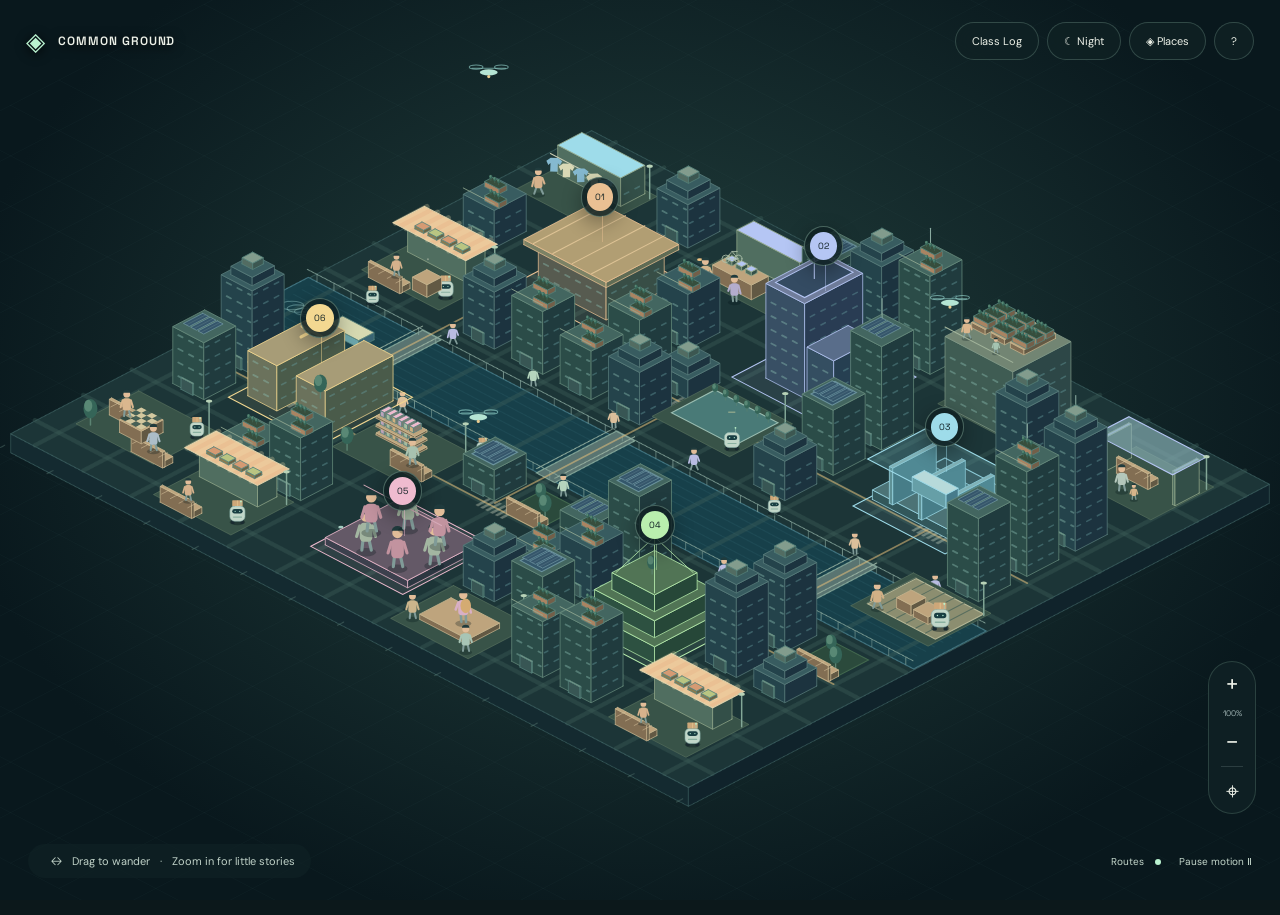
==== commit f797b8cc: "Add midterm class log to Common Ground" ====
--- a/index.html
+++ b/index.html
@@ -19,7 +19,12 @@
     <button class="skip-link" popovertarget="places-panel">Choose a place</button>
     <header class="topbar">
         <a class="brand" href="index.html" aria-label="Common Ground home"><span class="brand-mark" aria-hidden="true">◈</span> COMMON GROUND<span class="brand-sub">AN ATLAS OF POSSIBLE FUTURES</span></a>
-        <div class="top-actions"><button id="day-toggle" class="floating-button" type="button" aria-pressed="false">☾ Night</button><button class="floating-button" type="button" popovertarget="places-panel">◈ Places</button><button id="about-button" class="floating-button" type="button" aria-label="About the atlas">?</button></div>
+        <div class="top-actions">
+            <a class="floating-button class-log-link" href="class-log.html">Class Log</a>
+            <button id="day-toggle" class="floating-button" type="button" aria-pressed="false">☾ Night</button>
+            <button class="floating-button" type="button" popovertarget="places-panel">◈ Places</button>
+            <button id="about-button" class="floating-button" type="button" aria-label="About the atlas">?</button>
+        </div>
     </header>
 
     <main class="explorer">
--- a/immersive.css
+++ b/immersive.css
@@ -9,6 +9,7 @@
 .top-actions { gap: 8px; }
 .floating-button { border: 1px solid #799d8f55; background: #102124d9; border-radius: 24px; padding: 11px 16px; backdrop-filter: blur(12px); font-size: 11px; }
 .floating-button:hover { background: #304e46; }
+.class-log-link { color: var(--text); text-decoration: none; white-space: nowrap; }
 .sidebar { position: fixed; inset: 76px 24px auto auto; margin: 0; width: 280px; max-height: calc(100svh - 100px); overflow: auto; background: #102124f5; border: 1px solid #56766c; border-radius: 16px; padding: 22px; color: var(--text); box-shadow: 0 20px 70px #0007; }
 .sidebar:not(:popover-open) { display: none; }
 .sidebar .intro, .sidebar-footer { display: none; }
@@ -66,6 +67,10 @@
     .scene-playback { top: 74px; right: 18px; }
     .visual-label { top: 64px; }
 }
+@media (max-width: 370px) {
+    .topbar { padding-inline: 10px; }
+    .top-actions .floating-button { padding-inline: 8px; }
+}
 @media (prefers-reduced-motion: reduce) { .map-stage { transition: none; } }
 .map-stage { isolation: isolate; }
 .map-canvas { z-index: 0; }
